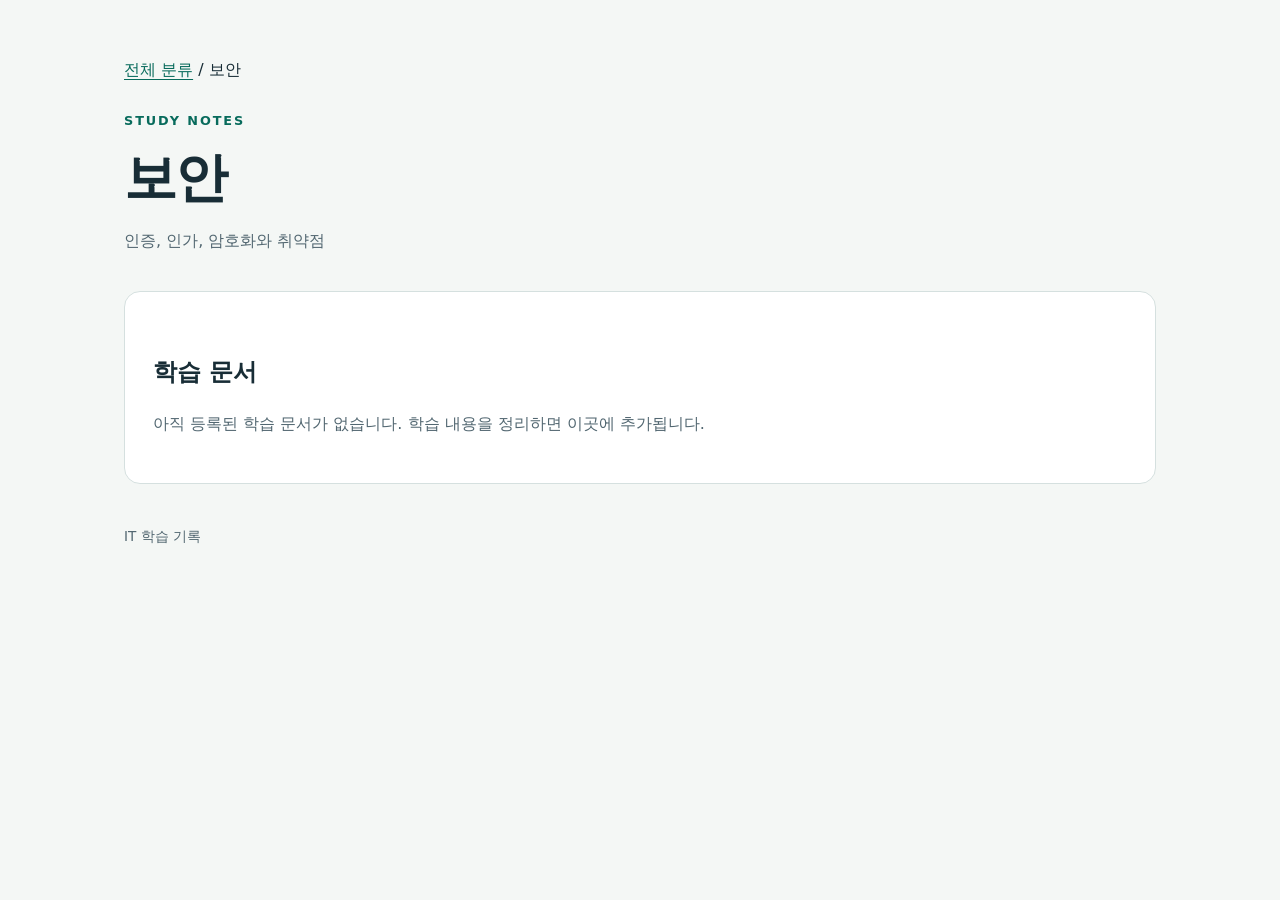
==== topics/security/index.html @ 391c567a "학습 노트 기본 구조 구성" ====
<!doctype html>
<html lang="ko">
<head>
  <meta charset="utf-8">
  <meta name="viewport" content="width=device-width, initial-scale=1">
  <meta name="description" content="보안 — IT 학습 기록">
  <title>보안 | IT 학습 기록</title>
  <link rel="stylesheet" href="../../assets/style.css">
</head>
<body>
<main id="main">
<nav aria-label="경로"><a href="../../index.html">전체 분류</a> / 보안</nav>
<header><p class="eyebrow">STUDY NOTES</p><h1>보안</h1><p class="lead">인증, 인가, 암호화와 취약점</p></header>
<section class="panel" aria-labelledby="notes-title">
<h2 id="notes-title">학습 문서</h2>
<!-- 학습 문서를 추가하면 이 영역을 문서 링크 목록으로 갱신합니다. -->
<p class="muted">아직 등록된 학습 문서가 없습니다. 학습 내용을 정리하면 이곳에 추가됩니다.</p>
</section>
<footer>IT 학습 기록</footer>
</main>
</body>
</html>
---- assets/style.css ----
@charset "UTF-8";
:root { color-scheme: light; --ink:#182d36; --muted:#526771; --line:#d5e0df; --accent:#086b5c; --paper:#fff; --bg:#f4f7f5; }
* { box-sizing:border-box; }
body { margin:0; background:var(--bg); color:var(--ink); font-family:system-ui,-apple-system,"Apple SD Gothic Neo","Malgun Gothic",sans-serif; line-height:1.8; word-break:keep-all; overflow-wrap:anywhere; }
a { color:var(--accent); text-underline-offset:.22em; }
a:hover { text-decoration:underline; }
a:focus-visible { outline:3px solid #bc6709; outline-offset:5px; }
main { max-width:1080px; margin:auto; padding:56px 24px 72px; }
header { margin-bottom:36px; }
.eyebrow { color:var(--accent); font-size:.8rem; font-weight:750; letter-spacing:.15em; }
h1 { margin:10px 0 14px; font-size:clamp(2rem,5vw,3.3rem); line-height:1.25; letter-spacing:-.045em; }
h2 { margin-top:36px; line-height:1.4; }
h3 { line-height:1.5; }
p { max-width:75ch; }
.lead,.muted { color:var(--muted); }
.grid { display:grid; grid-template-columns:repeat(auto-fit,minmax(min(100%,270px),1fr)); gap:16px; }
.card { display:block; padding:24px; border:1px solid var(--line); border-radius:16px; background:var(--paper); text-decoration:none; color:var(--ink); }
.card:hover { border-color:var(--accent); text-decoration:none; }
.card h2 { margin:0 0 8px; font-size:1.2rem; }
.card p { margin:0; color:var(--muted); font-size:.95rem; }
.badge { display:inline-block; margin-top:18px; font-size:.78rem; color:var(--accent); }
.panel,article { background:var(--paper); padding:28px; border:1px solid var(--line); border-radius:16px; }
nav { margin-bottom:24px; }
footer { margin-top:40px; color:var(--muted); font-size:.85rem; }
table { display:block; max-width:100%; overflow-x:auto; border-collapse:collapse; }
th,td { padding:12px 16px; border:1px solid var(--line); text-align:left; }
th { background:var(--bg); }
pre { overflow-x:auto; padding:16px; background:var(--bg); }
code { font-family:ui-monospace,monospace; }
img,svg { max-width:100%; height:auto; }
@media(max-width:600px) { main { padding:32px 16px 48px; } .panel,article { padding:20px; } }
@media print { body { background:white; } main { max-width:none; padding:0; } .card,.panel,article { break-inside:avoid; } }
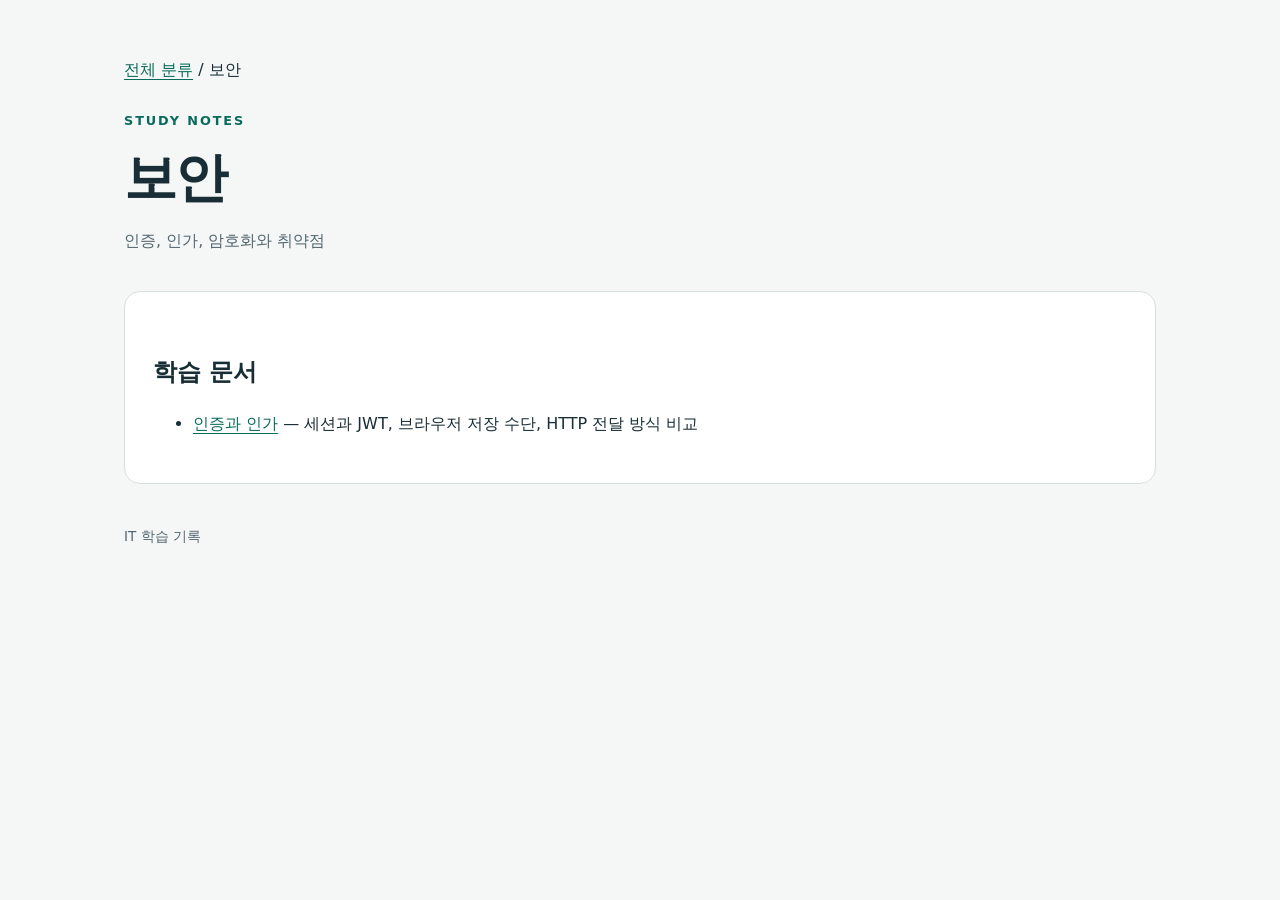
==== commit 87789e10: "인증과 인가 학습 문서 및 작성 가이드 추가" ====
--- a/topics/security/index.html
+++ b/topics/security/index.html
@@ -13,8 +13,9 @@
 <header><p class="eyebrow">STUDY NOTES</p><h1>보안</h1><p class="lead">인증, 인가, 암호화와 취약점</p></header>
 <section class="panel" aria-labelledby="notes-title">
 <h2 id="notes-title">학습 문서</h2>
-<!-- 학습 문서를 추가하면 이 영역을 문서 링크 목록으로 갱신합니다. -->
-<p class="muted">아직 등록된 학습 문서가 없습니다. 학습 내용을 정리하면 이곳에 추가됩니다.</p>
+<ul>
+  <li><a href="authentication-authorization.html">인증과 인가</a> — 세션과 JWT, 브라우저 저장 수단, HTTP 전달 방식 비교</li>
+</ul>
 </section>
 <footer>IT 학습 기록</footer>
 </main>
